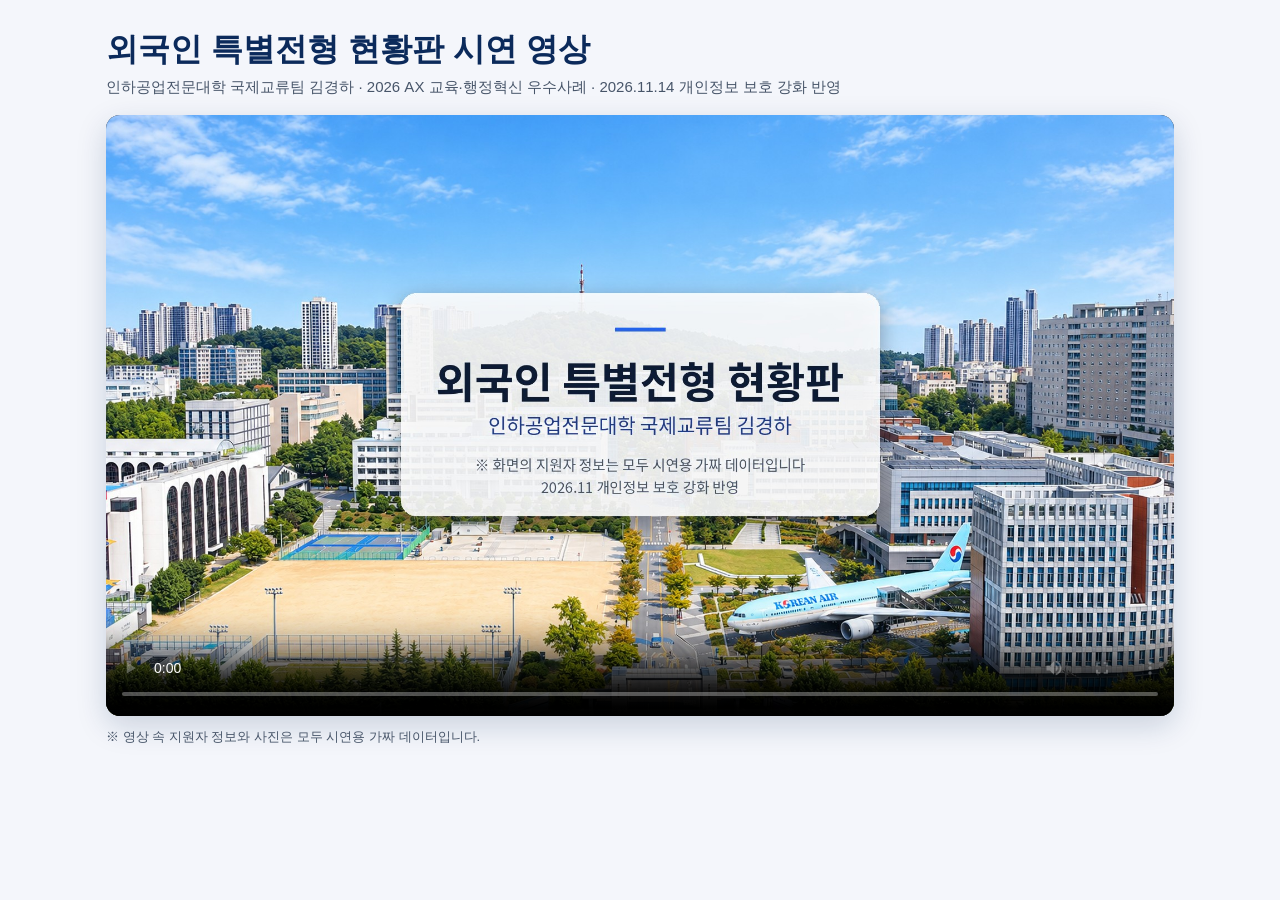
==== demo/index.html @ 031b4b27 "시연 영상: 등록금 수납확인서 장면 추가, 배경음악 구간별 변화, 시연 데이터 학기 표기(전기) 수정 Co-Authored-By: Claude Opus 5.5 <noreply@an" ====
<!doctype html>
<html lang="ko">
<head>
<meta charset="utf-8">
<meta name="viewport" content="width=device-width, initial-scale=1">
<title>외국인 특별전형 현황판 시연 영상</title>
<style>
  :root{--ink:#0b2a5b;--mute:#475569;--bg:#f4f6fb}
  *{box-sizing:border-box}
  body{margin:0;background:var(--bg);color:var(--ink);font-family:Pretendard,"Noto Sans KR","Malgun Gothic",sans-serif}
  main{max-width:1100px;margin:0 auto;padding:28px 16px 40px}
  h1{font-size:clamp(22px,4vw,32px);margin:0 0 6px}
  p{margin:0 0 18px;color:var(--mute);font-size:15px}
  video{width:100%;border-radius:14px;background:#000;box-shadow:0 10px 30px rgba(11,42,91,.18);display:block}
  .note{margin-top:12px;font-size:13px;color:var(--mute)}
</style>
</head>
<body>
<main>
  <h1>외국인 특별전형 현황판 시연 영상</h1>
  <p>인하공업전문대학 국제교류팀 김경하 · 2026 AX 교육·행정혁신 우수사례 · 2026.11.14 개인정보 보호 강화 반영</p>
  <video src="demo.mp4?v=20261114g" poster="poster.jpg?v=20261114b" controls playsinline preload="metadata"></video>
  <div class="note">※ 영상 속 지원자 정보와 사진은 모두 시연용 가짜 데이터입니다.</div>
</main>
</body>
</html>
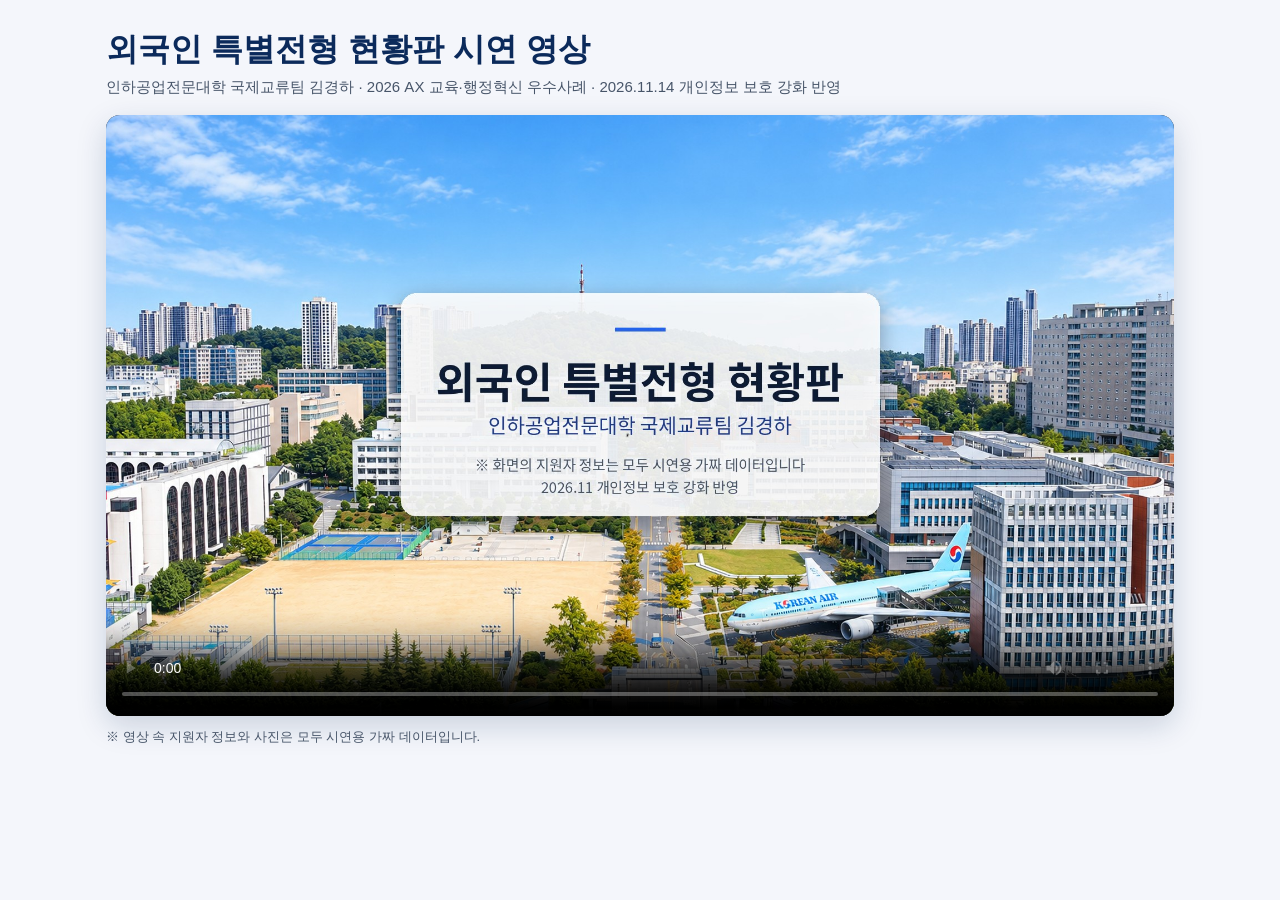
==== commit 2cad3b91: "시연 영상: 화면 추가·속도 향상, 장면 번호 1부터, 자막 개조식, 자막이 화면을 가리지 않게 배치, 새 배경음악 Co-Authored-By: Claude Opus 5.5 <no" ====
--- a/demo/index.html
+++ b/demo/index.html
@@ -19,7 +19,7 @@
 <main>
   <h1>외국인 특별전형 현황판 시연 영상</h1>
   <p>인하공업전문대학 국제교류팀 김경하 · 2026 AX 교육·행정혁신 우수사례 · 2026.11.14 개인정보 보호 강화 반영</p>
-  <video src="demo.mp4?v=20261114g" poster="poster.jpg?v=20261114b" controls playsinline preload="metadata"></video>
+  <video src="demo.mp4?v=20261114i" poster="poster.jpg?v=20261114b" controls playsinline preload="metadata"></video>
   <div class="note">※ 영상 속 지원자 정보와 사진은 모두 시연용 가짜 데이터입니다.</div>
 </main>
 </body>
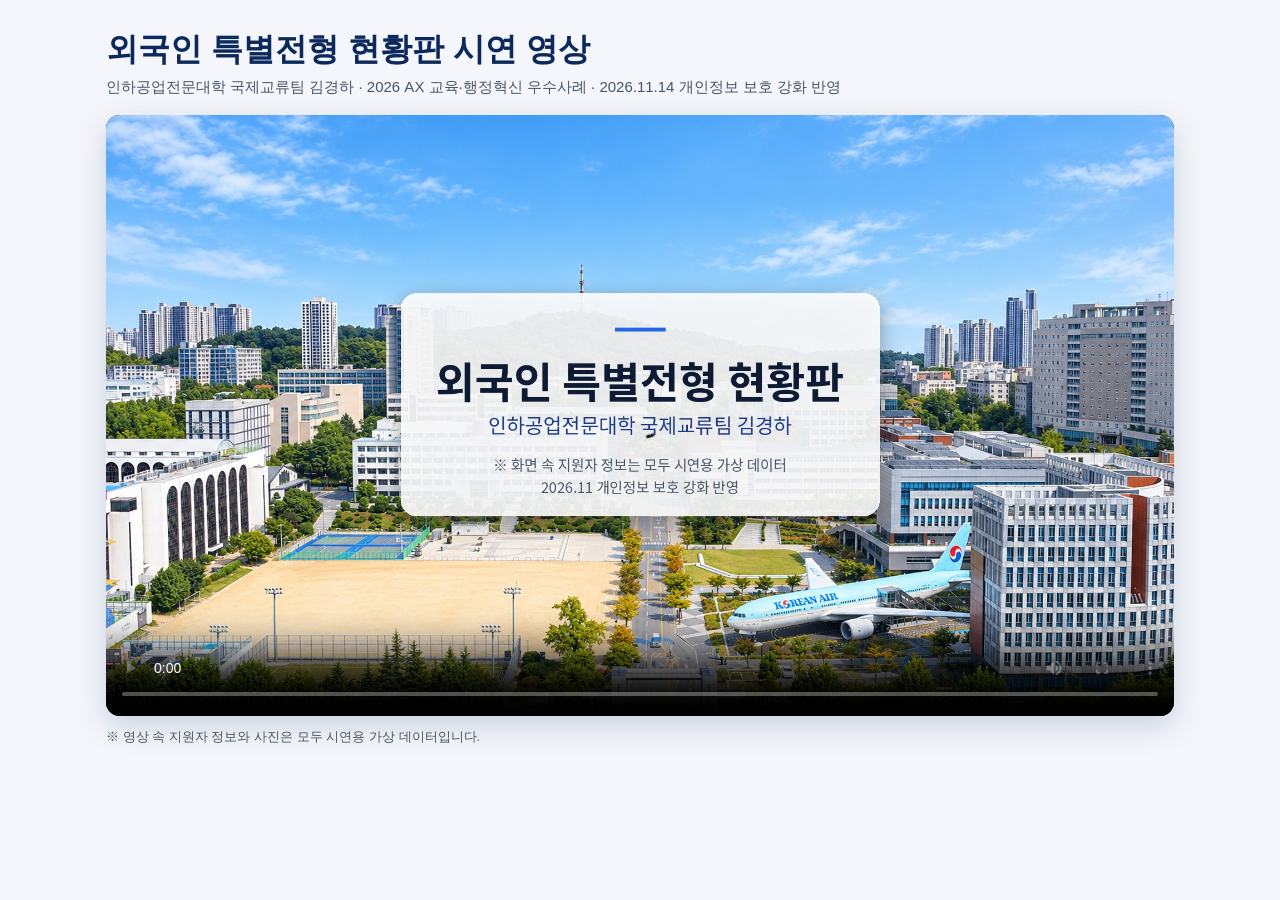
==== commit 9d92d5fe: "시연 영상·페이지: '가짜 데이터' → '가상 데이터' Co-Authored-By: Claude Opus 5.5 <noreply@anthropic.com> Claude-Sessio" ====
--- a/demo/index.html
+++ b/demo/index.html
@@ -19,8 +19,8 @@
 <main>
   <h1>외국인 특별전형 현황판 시연 영상</h1>
   <p>인하공업전문대학 국제교류팀 김경하 · 2026 AX 교육·행정혁신 우수사례 · 2026.11.14 개인정보 보호 강화 반영</p>
-  <video src="demo.mp4?v=20261114i" poster="poster.jpg?v=20261114b" controls playsinline preload="metadata"></video>
-  <div class="note">※ 영상 속 지원자 정보와 사진은 모두 시연용 가짜 데이터입니다.</div>
+  <video src="demo.mp4?v=20261114j" poster="poster.jpg?v=20261114c" controls playsinline preload="metadata"></video>
+  <div class="note">※ 영상 속 지원자 정보와 사진은 모두 시연용 가상 데이터입니다.</div>
 </main>
 </body>
 </html>
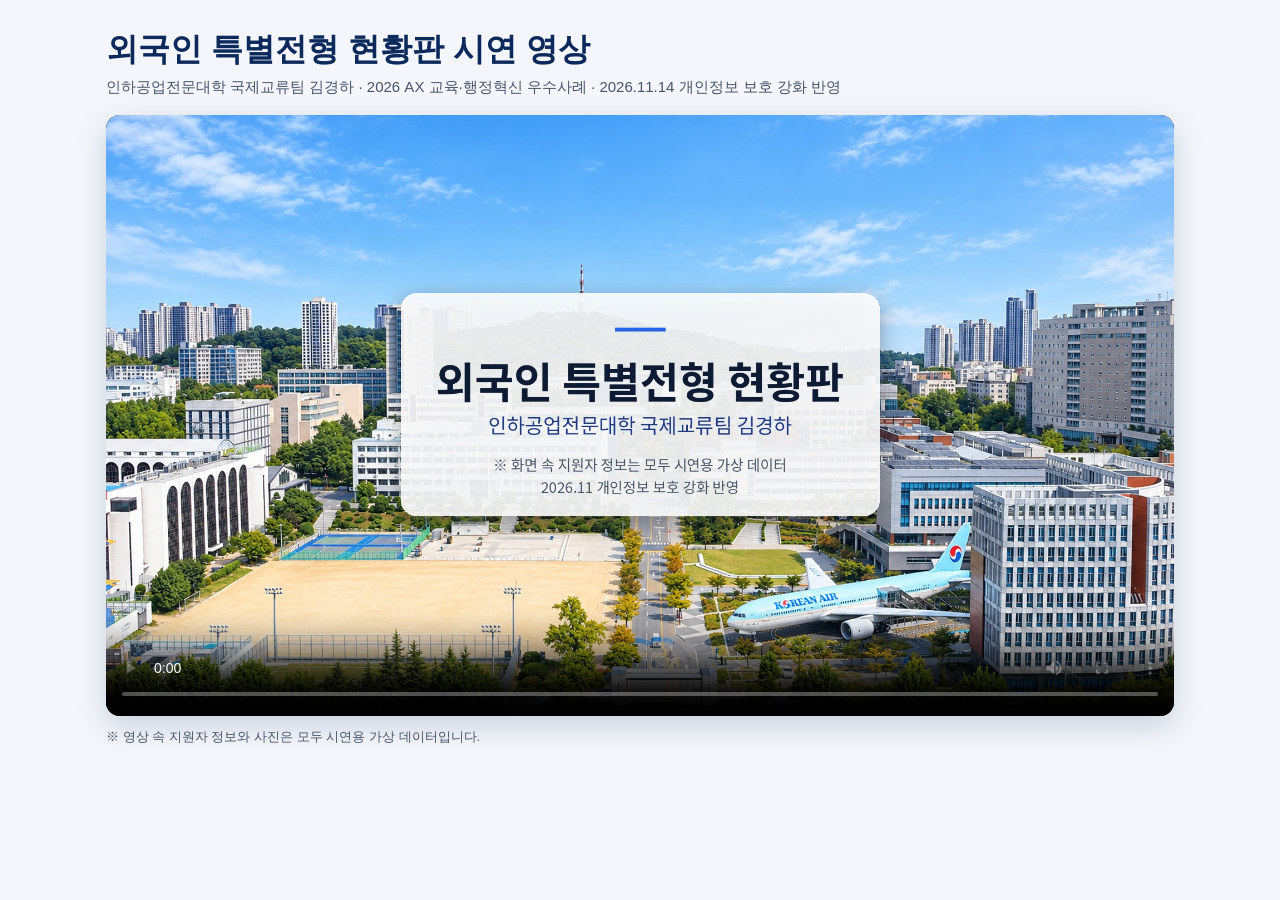
==== commit 71c3b16f: "시연 영상: 학점인정 심의 사정표 출력 추가, 좌우 여백 흰색, 마지막 화면 문구 정리, 메일 상태 한 줄 표시 반영 Co-Authored-By: Claude Opus 5.5 <n" ====
--- a/demo/index.html
+++ b/demo/index.html
@@ -19,7 +19,7 @@
 <main>
   <h1>외국인 특별전형 현황판 시연 영상</h1>
   <p>인하공업전문대학 국제교류팀 김경하 · 2026 AX 교육·행정혁신 우수사례 · 2026.11.14 개인정보 보호 강화 반영</p>
-  <video src="demo.mp4?v=20261114j" poster="poster.jpg?v=20261114c" controls playsinline preload="metadata"></video>
+  <video src="demo.mp4?v=20261114k" poster="poster.jpg?v=20261114c" controls playsinline preload="metadata"></video>
   <div class="note">※ 영상 속 지원자 정보와 사진은 모두 시연용 가상 데이터입니다.</div>
 </main>
 </body>
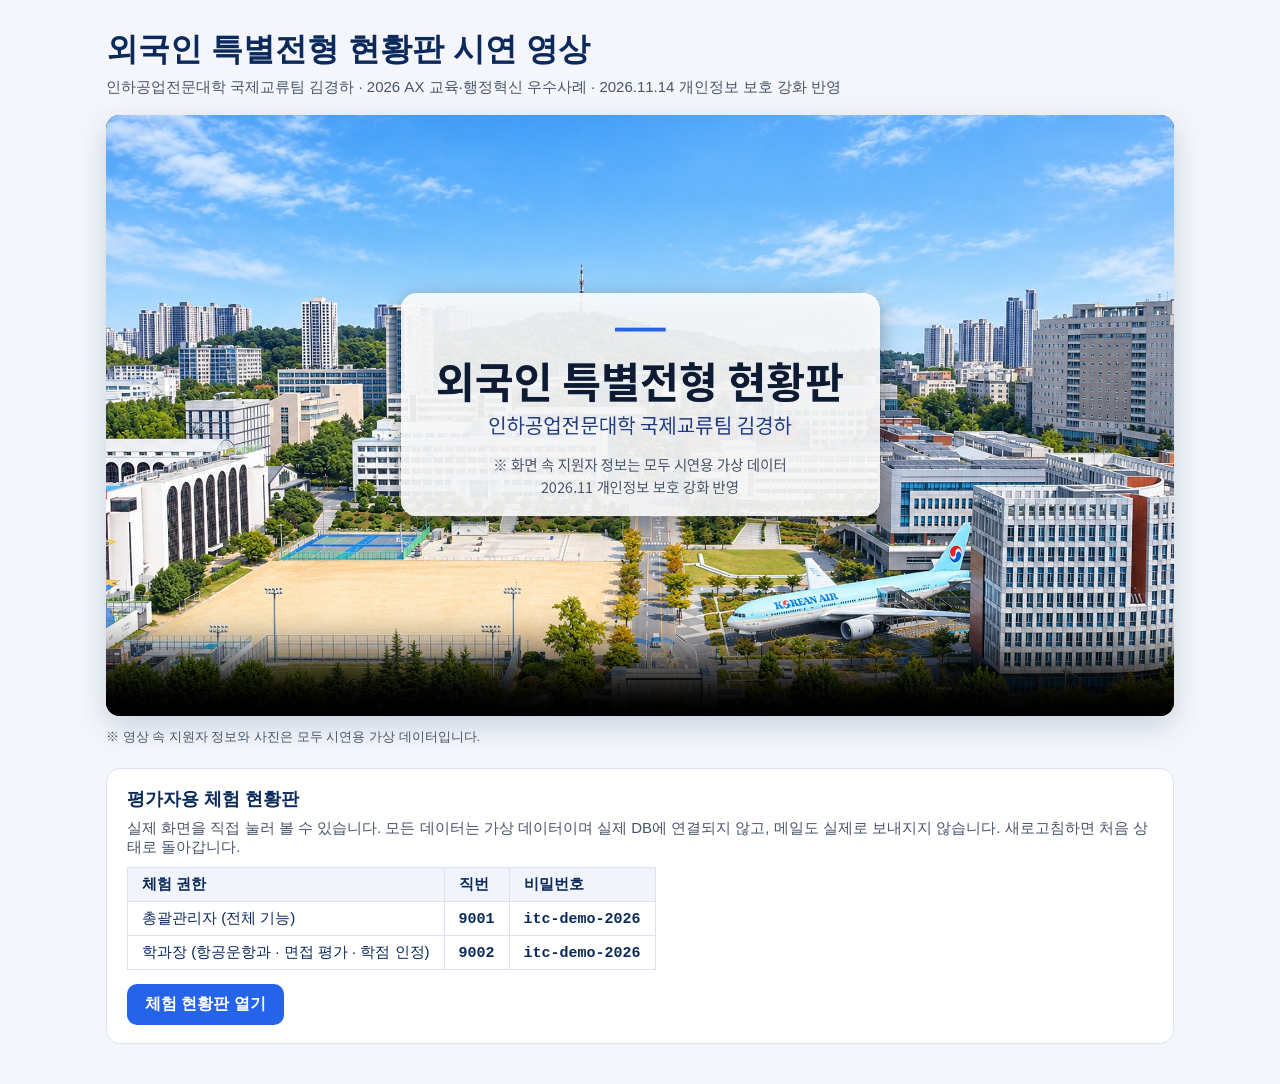
==== commit 26810d7b: "평가자용 체험 현황판 추가 (demo/app/, 가상 데이터·실제 DB 미연결) — 체험 계정 9001/9002 Co-Authored-By: Claude Opus 5.5 <nore" ====
--- a/demo/index.html
+++ b/demo/index.html
@@ -13,6 +13,13 @@
   p{margin:0 0 18px;color:var(--mute);font-size:15px}
   video{width:100%;border-radius:14px;background:#000;box-shadow:0 10px 30px rgba(11,42,91,.18);display:block}
   .note{margin-top:12px;font-size:13px;color:var(--mute)}
+  .try{margin-top:22px;background:#fff;border:1px solid #dbe3f0;border-radius:14px;padding:18px 20px}
+  .try h2{font-size:18px;margin:0 0 8px}
+  .try table{border-collapse:collapse;margin:10px 0 14px;font-size:15px}
+  .try td,.try th{border:1px solid #dbe3f0;padding:7px 14px;text-align:left}
+  .try th{background:#f1f5fb}
+  .try code{font-size:15px;font-weight:700;color:#0b2a5b}
+  .btn{display:inline-block;background:#2563eb;color:#fff;text-decoration:none;font-weight:700;padding:10px 18px;border-radius:10px}
 </style>
 </head>
 <body>
@@ -21,6 +28,16 @@
   <p>인하공업전문대학 국제교류팀 김경하 · 2026 AX 교육·행정혁신 우수사례 · 2026.11.14 개인정보 보호 강화 반영</p>
   <video src="demo.mp4?v=20261114k" poster="poster.jpg?v=20261114c" controls playsinline preload="metadata"></video>
   <div class="note">※ 영상 속 지원자 정보와 사진은 모두 시연용 가상 데이터입니다.</div>
+  <section class="try">
+    <h2>평가자용 체험 현황판</h2>
+    <p style="margin-bottom:6px">실제 화면을 직접 눌러 볼 수 있습니다. 모든 데이터는 가상 데이터이며 실제 DB에 연결되지 않고, 메일도 실제로 보내지지 않습니다. 새로고침하면 처음 상태로 돌아갑니다.</p>
+    <table>
+      <tr><th>체험 권한</th><th>직번</th><th>비밀번호</th></tr>
+      <tr><td>총괄관리자 (전체 기능)</td><td><code>9001</code></td><td><code>itc-demo-2026</code></td></tr>
+      <tr><td>학과장 (항공운항과 · 면접 평가 · 학점 인정)</td><td><code>9002</code></td><td><code>itc-demo-2026</code></td></tr>
+    </table>
+    <a class="btn" href="app/">체험 현황판 열기</a>
+  </section>
 </main>
 </body>
 </html>
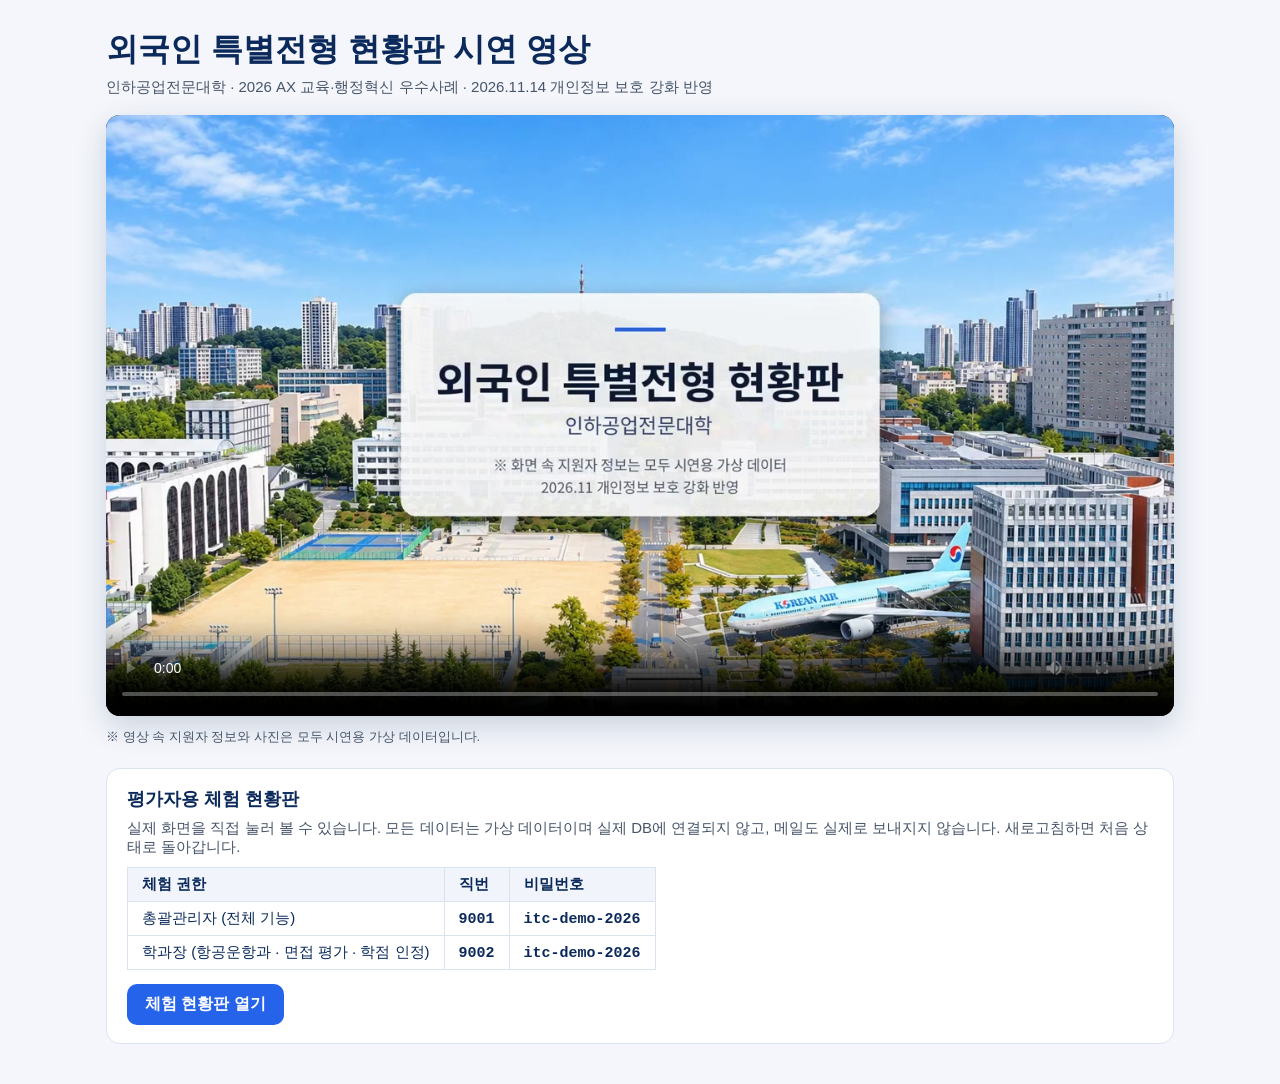
==== commit 1e2673e9: "시연 영상: 처음·끝 화면에서 '국제교류팀 김경하' 삭제 Co-Authored-By: Claude Opus 5.5 <noreply@anthropic.com> Claude-Sessi" ====
--- a/demo/index.html
+++ b/demo/index.html
@@ -25,7 +25,7 @@
 <body>
 <main>
   <h1>외국인 특별전형 현황판 시연 영상</h1>
-  <p>인하공업전문대학 국제교류팀 김경하 · 2026 AX 교육·행정혁신 우수사례 · 2026.11.14 개인정보 보호 강화 반영</p>
+  <p>인하공업전문대학 · 2026 AX 교육·행정혁신 우수사례 · 2026.11.14 개인정보 보호 강화 반영</p>
   <video src="demo.mp4?v=20261114k" poster="poster.jpg?v=20261114c" controls playsinline preload="metadata"></video>
   <div class="note">※ 영상 속 지원자 정보와 사진은 모두 시연용 가상 데이터입니다.</div>
   <section class="try">
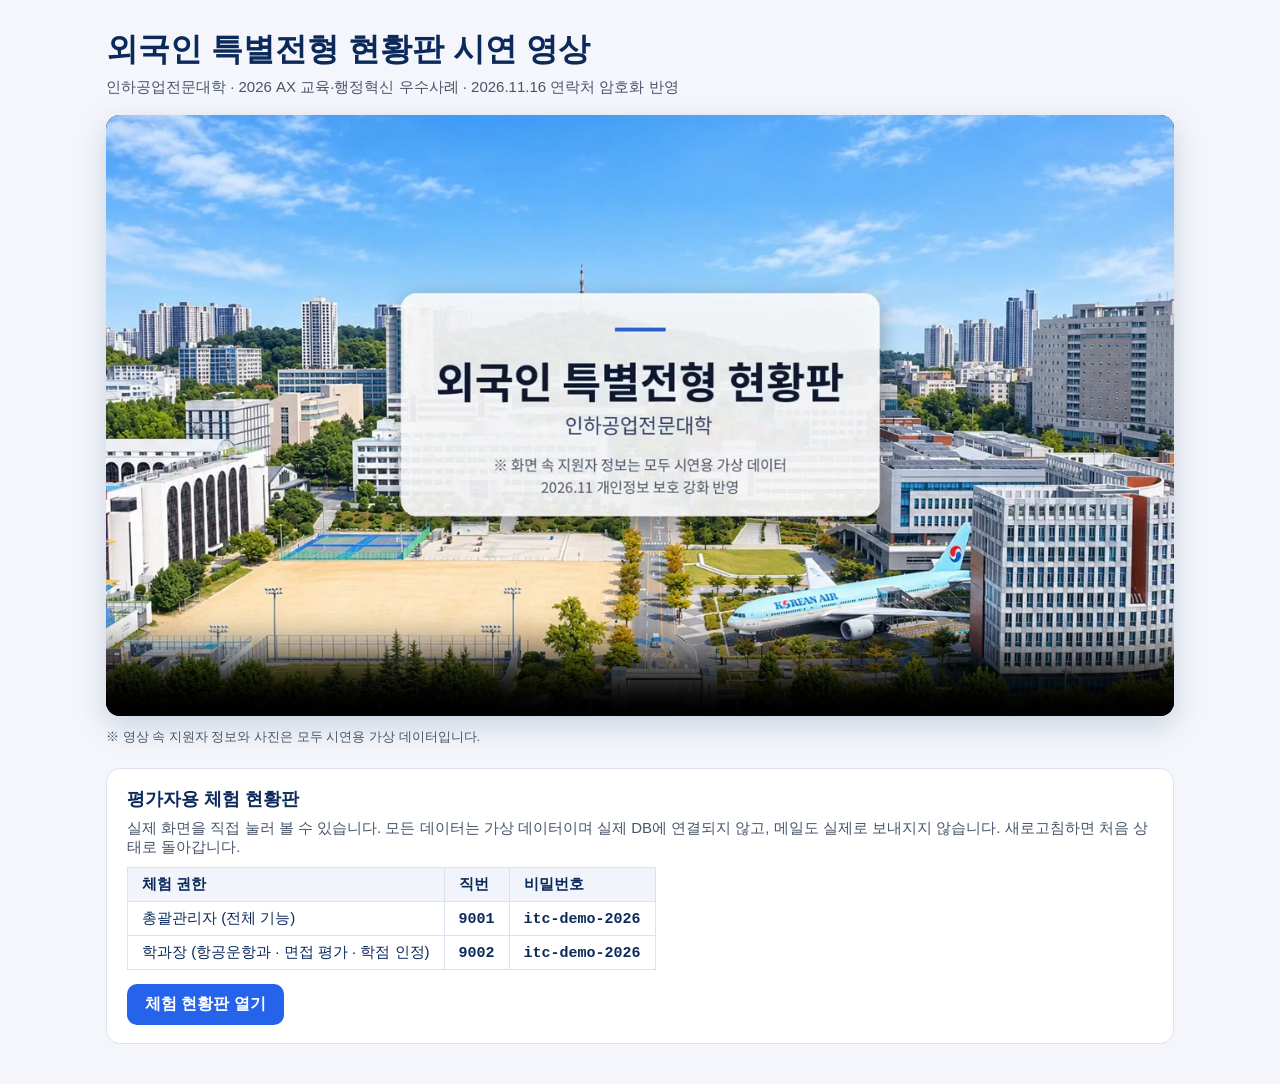
==== commit e9422ac3: "시연 영상: 이메일·연락처 암호화 장면 추가 Co-Authored-By: Claude Opus 5.5 <noreply@anthropic.com> Claude-Session: htt" ====
--- a/demo/index.html
+++ b/demo/index.html
@@ -25,7 +25,7 @@
 <body>
 <main>
   <h1>외국인 특별전형 현황판 시연 영상</h1>
-  <p>인하공업전문대학 · 2026 AX 교육·행정혁신 우수사례 · 2026.11.14 개인정보 보호 강화 반영</p>
+  <p>인하공업전문대학 · 2026 AX 교육·행정혁신 우수사례 · 2026.11.16 연락처 암호화 반영</p>
   <video src="demo.mp4?v=20261114k" poster="poster.jpg?v=20261114c" controls playsinline preload="metadata"></video>
   <div class="note">※ 영상 속 지원자 정보와 사진은 모두 시연용 가상 데이터입니다.</div>
   <section class="try">
